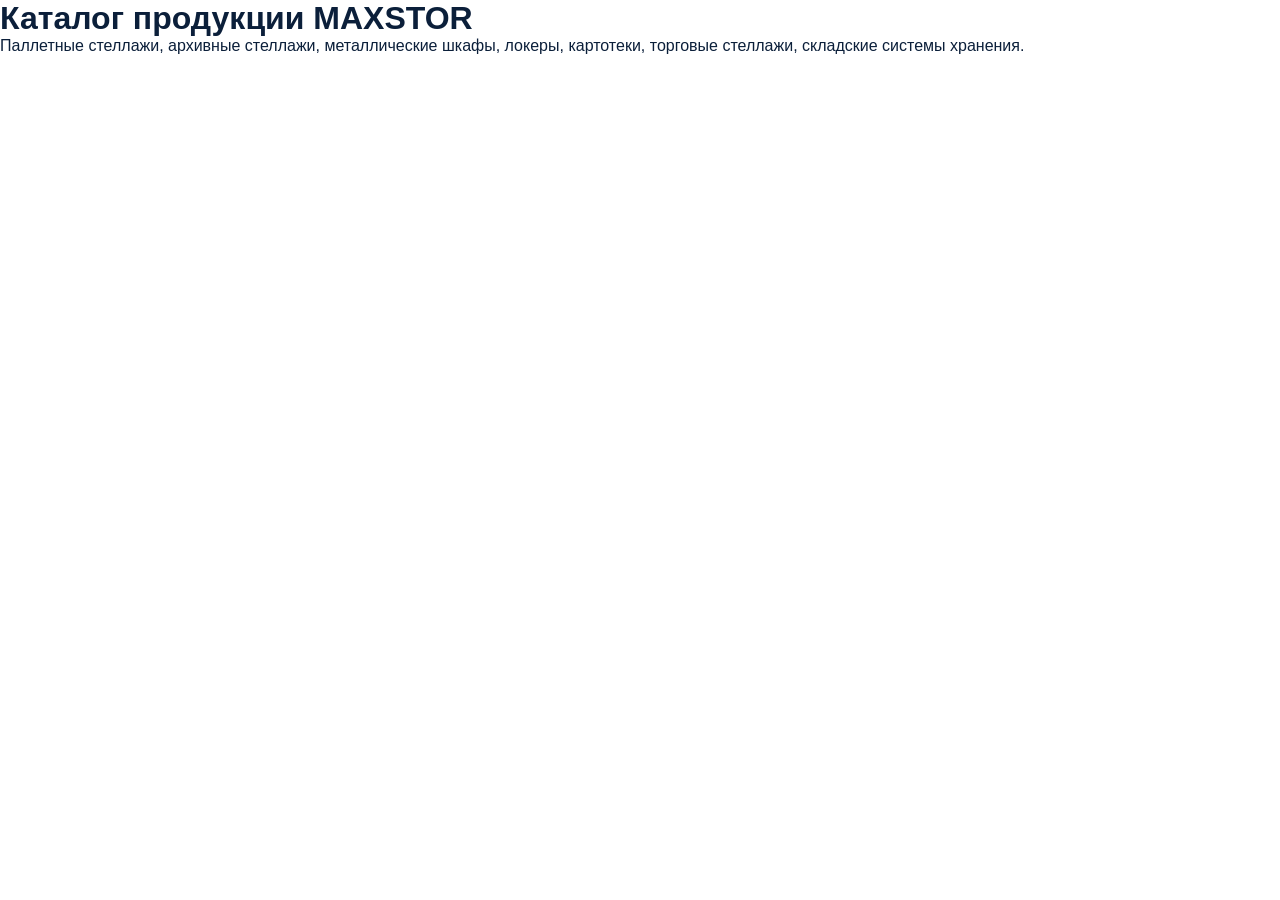
==== catalog/index.html @ 71ce89e1 "Create index.html" ====
<!DOCTYPE html>
<html lang="ru">
<head>

<meta charset="UTF-8">
<meta name="viewport" content="width=device-width, initial-scale=1.0">

<title>Каталог стеллажей и металлических шкафов | MAXSTOR</title>

<meta name="description" content="Каталог продукции MAXSTOR. Паллетные, архивные, торговые стеллажи, металлические шкафы, локеры, картотеки, системы хранения.">

<link rel="icon" href="../favicon.ico">
<link rel="stylesheet" href="../assets/css/style.css">

</head>

<body>

<header>
<h1>Каталог продукции MAXSTOR</h1>

<p>
Паллетные стеллажи, архивные стеллажи,
металлические шкафы,
локеры,
картотеки,
торговые стеллажи,
складские системы хранения.
</p>

</header>

</body>
</html>
---- assets/css/style.css ----
:root {
    --blue: #0D47A1;
    --orange: #FF6A00;
    --white: #FFFFFF;
    --dark: #0B1F3A;
    --gray: #F2F4F7;
    --light: #F8FAFC;
    --max-width: 1400px;
    --transition: .3s ease;
}

* {
    margin: 0;
    padding: 0;
    box-sizing: border-box;
}

html {
    scroll-behavior: smooth;
}

body {
    font-family: Arial, Helvetica, sans-serif;
    background: var(--white);
    color: var(--dark);
    overflow-x: hidden;
}

a {
    text-decoration: none;
    color: inherit;
    transition: var(--transition);
}

ul {
    list-style: none;
}

.container {
    width: 100%;
    max-width: var(--max-width);
    margin: auto;
    padding: 0 20px;
}

.top-header {
    background: var(--blue);
    color: var(--white);
    font-size: 14px;
}

.top-header__inner {
    display: flex;
    justify-content: space-between;
    align-items: center;
    min-height: 42px;
}

.top-header__contacts {
    display: flex;
    gap: 24px;
}

.top-header__contacts a:hover {
    color: var(--orange);
}

.top-header__lang {
    display: flex;
    gap: 12px;
    font-weight: 700;
}

.main-nav {
    background: var(--white);
    border-bottom: 1px solid #e5e7eb;
    position: sticky;
    top: 0;
    z-index: 100;
}

.main-nav__inner {
    min-height: 82px;
    display: flex;
    align-items: center;
    justify-content: space-between;
}

.logo {
    font-size: 34px;
    font-weight: 900;
    letter-spacing: 1px;
}

.logo__max {
    color: var(--blue);
}

.logo__stor {
    color: var(--orange);
}

.menu {
    display: flex;
    gap: 28px;
    font-weight: 700;
    font-size: 15px;
}

.menu a:hover {
    color: var(--orange);
}

.nav-button,
.btn {
    display: inline-flex;
    align-items: center;
    justify-content: center;
    padding: 14px 22px;
    border-radius: 8px;
    font-weight: 800;
    text-transform: uppercase;
    font-size: 14px;
}

.nav-button,
.btn-orange {
    background: var(--orange);
    color: var(--white);
}

.btn-blue {
    background: var(--blue);
    color: var(--white);
}

.nav-button:hover,
.btn:hover {
    transform: translateY(-2px);
    box-shadow: 0 10px 25px rgba(13, 71, 161, .2);
}

.hero {
    min-height: 680px;
    background:
        linear-gradient(90deg, rgba(13, 71, 161, .95), rgba(13, 71, 161, .72)),
        url("../img/hero-warehouse.jpg");
    background-size: cover;
    background-position: center;
    color: var(--white);
    display: flex;
    align-items: center;
}

.hero__inner {
    display: grid;
    grid-template-columns: 1.2fr .8fr;
    gap: 50px;
    align-items: center;
}

.hero__label {
    color: var(--orange);
    font-weight: 900;
    text-transform: uppercase;
    letter-spacing: 2px;
    margin-bottom: 18px;
}

.hero h1 {
    font-size: 58px;
    line-height: 1.05;
    max-width: 850px;
    margin-bottom: 24px;
}

.hero__text {
    font-size: 20px;
    line-height: 1.6;
    max-width: 720px;
    margin-bottom: 34px;
}

.hero__buttons {
    display: flex;
    gap: 16px;
    flex-wrap: wrap;
}

.hero__card {
    background: rgba(255, 255, 255, .12);
    border: 1px solid rgba(255, 255, 255, .25);
    backdrop-filter: blur(14px);
    padding: 42px;
    border-radius: 24px;
    box-shadow: 0 25px 70px rgba(0, 0, 0, .25);
}

.hero__card h3 {
    font-size: 46px;
    color: var(--orange);
    margin-bottom: 16px;
}

.hero__card p {
    font-size: 22px;
    line-height: 1.5;
}

.solutions,
.catalog-preview {
    padding: 90px 0;
}

.section-title {
    margin-bottom: 42px;
}

.section-title p {
    color: var(--orange);
    font-weight: 900;
    text-transform: uppercase;
    letter-spacing: 2px;
    margin-bottom: 10px;
}

.section-title h2 {
    font-size: 42px;
    line-height: 1.2;
}

.cards,
.catalog-grid {
    display: grid;
    grid-template-columns: repeat(3, 1fr);
    gap: 24px;
}

.card,
.catalog-item {
    min-height: 170px;
    background: var(--light);
    border: 1px solid #e5e7eb;
    border-radius: 18px;
    padding: 28px;
    font-size: 22px;
    font-weight: 900;
    display: flex;
    align-items: flex-end;
    transition: var(--transition);
}

.card:hover,
.catalog-item:hover {
    background: var(--blue);
    color: var(--white);
    transform: translateY(-6px);
    box-shadow: 0 20px 45px rgba(13, 71, 161, .18);
}

.catalog-preview {
    background: var(--gray);
}

.government {
    padding: 90px 0;
    background: var(--blue);
    color: var(--white);
}

.government__inner {
    display: grid;
    grid-template-columns: 1fr auto;
    gap: 40px;
    align-items: center;
}

.government h2 {
    font-size: 40px;
    margin-bottom: 20px;
    max-width: 900px;
}

.government p {
    font-size: 18px;
    line-height: 1.6;
    max-width: 950px;
}

.footer {
    background: #06142A;
    color: var(--white);
    padding: 42px 0;
}

.footer__inner {
    display: flex;
    justify-content: space-between;
    gap: 30px;
}

.footer strong {
    font-size: 28px;
    color: var(--orange);
}

.footer a {
    color: var(--orange);
}

@media (max-width: 900px) {
    .top-header__inner,
    .main-nav__inner,
    .footer__inner {
        flex-direction: column;
        gap: 16px;
        padding: 16px 20px;
        text-align: center;
    }

    .menu {
        flex-wrap: wrap;
        justify-content: center;
        gap: 14px;
    }

    .hero {
        min-height: auto;
        padding: 80px 0;
    }

    .hero__inner,
    .government__inner {
        grid-template-columns: 1fr;
    }

    .hero h1 {
        font-size: 38px;
    }

    .hero__text {
        font-size: 18px;
    }

    .cards,
    .catalog-grid {
        grid-template-columns: 1fr;
    }

    .section-title h2 {
        font-size: 32px;
    }
}
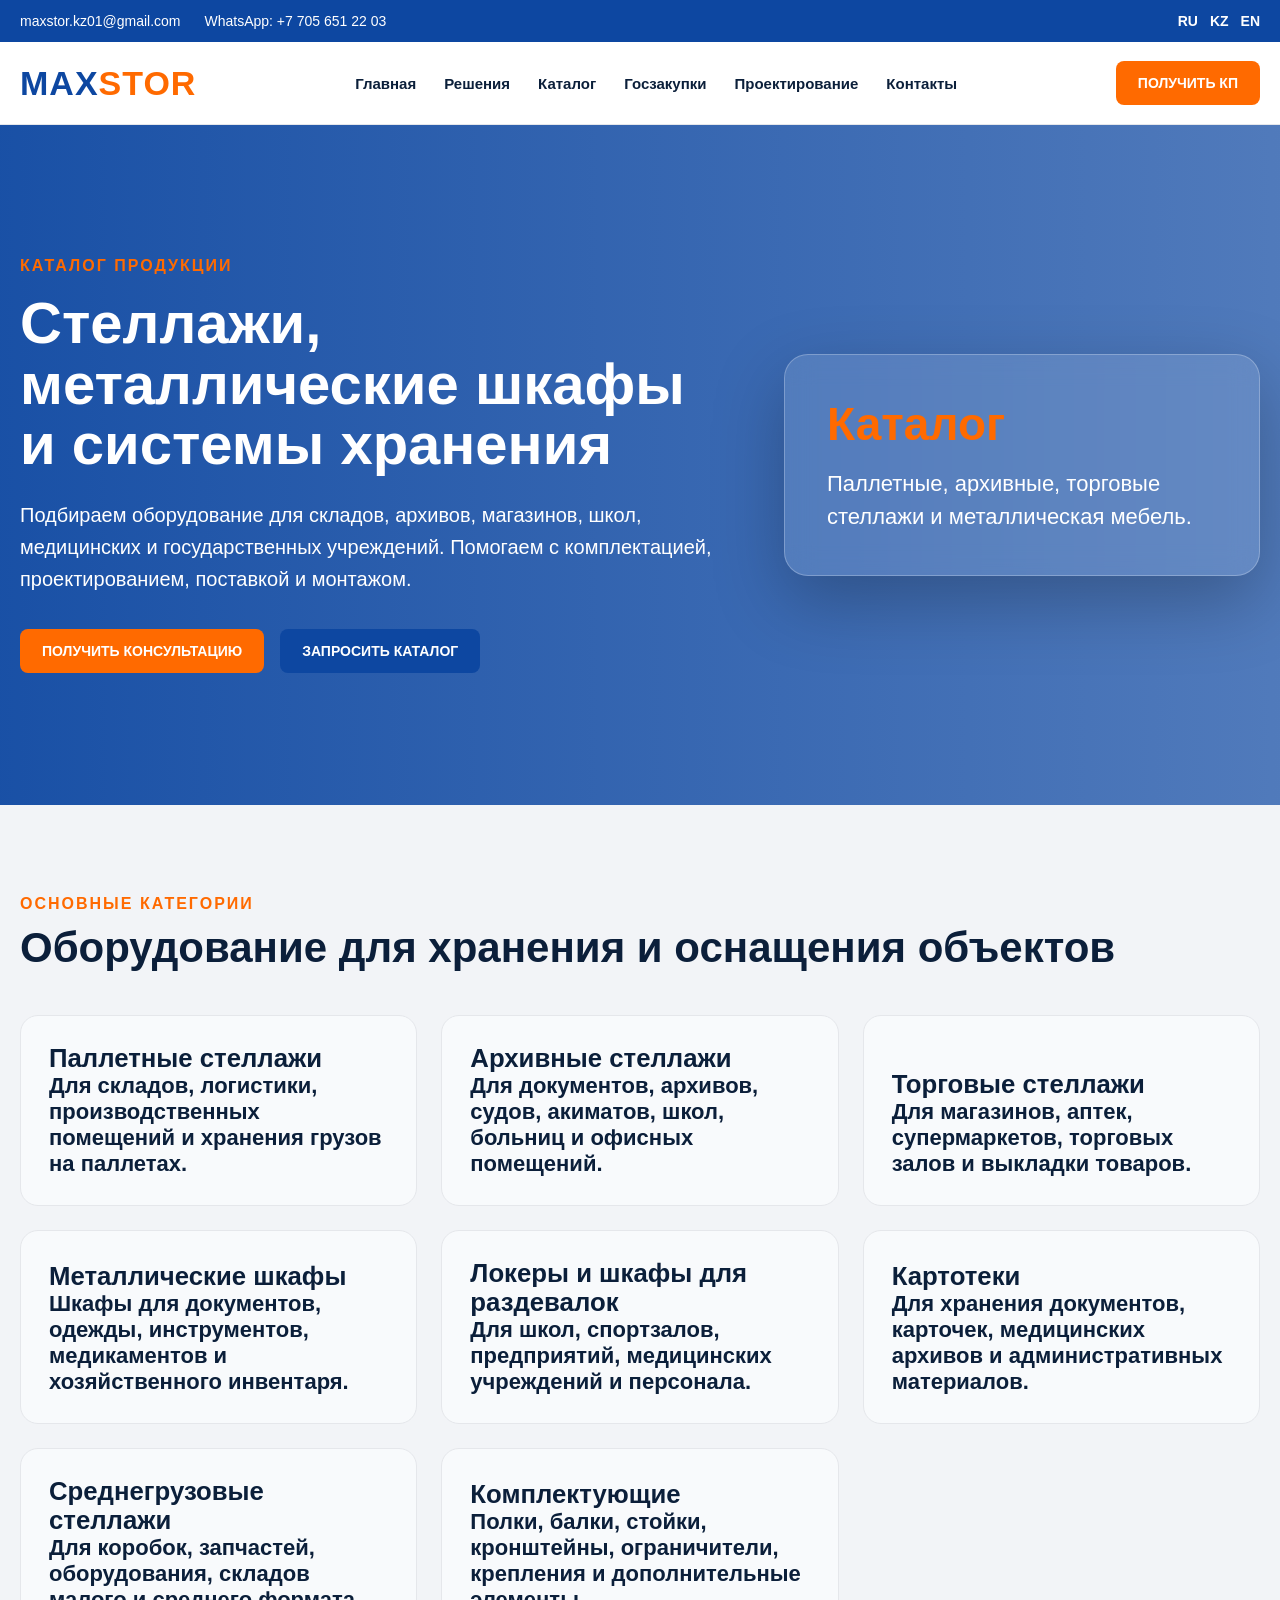
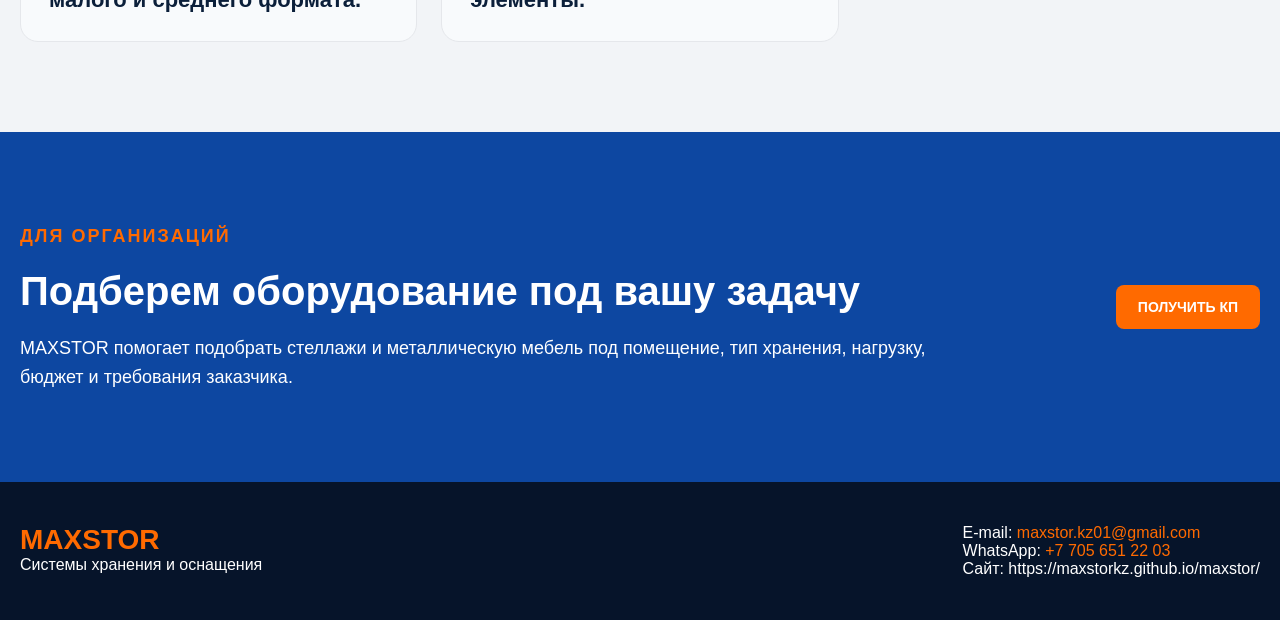
==== commit 9706837e: "Update index.html" ====
--- a/catalog/index.html
+++ b/catalog/index.html
@@ -1,34 +1,186 @@
 <!DOCTYPE html>
 <html lang="ru">
 <head>
+    <meta charset="UTF-8">
+    <link rel="icon" href="../favicon.ico" type="image/x-icon">
+    <link rel="apple-touch-icon" href="../favicon-180.png">
 
-<meta charset="UTF-8">
-<meta name="viewport" content="width=device-width, initial-scale=1.0">
+    <meta name="viewport" content="width=device-width, initial-scale=1.0">
 
-<title>Каталог стеллажей и металлических шкафов | MAXSTOR</title>
+    <title>Каталог стеллажей и металлических шкафов | MAXSTOR Казахстан</title>
 
-<meta name="description" content="Каталог продукции MAXSTOR. Паллетные, архивные, торговые стеллажи, металлические шкафы, локеры, картотеки, системы хранения.">
+    <meta name="description" content="Каталог MAXSTOR: паллетные, архивные, торговые и складские стеллажи, металлические шкафы, локеры, картотеки и системы хранения для бизнеса и госучреждений.">
 
-<link rel="icon" href="../favicon.ico">
-<link rel="stylesheet" href="../assets/css/style.css">
+    <meta name="robots" content="index, follow">
+    <meta name="theme-color" content="#0D47A1">
 
+    <link rel="stylesheet" href="../assets/css/style.css">
 </head>
 
 <body>
 
-<header>
-<h1>Каталог продукции MAXSTOR</h1>
+<header class="top-header">
+    <div class="container top-header__inner">
+        <div class="top-header__contacts">
+            <a href="mailto:maxstor.kz01@gmail.com">maxstor.kz01@gmail.com</a>
+            <a href="https://wa.me/77056512203">WhatsApp: +7 705 651 22 03</a>
+        </div>
 
-<p>
-Паллетные стеллажи, архивные стеллажи,
-металлические шкафы,
-локеры,
-картотеки,
-торговые стеллажи,
-складские системы хранения.
-</p>
+        <div class="top-header__lang">
+            <span>RU</span>
+            <span>KZ</span>
+            <span>EN</span>
+        </div>
+    </div>
+</header>
 
-</header>
+<nav class="main-nav">
+    <div class="container main-nav__inner">
+        <a class="logo" href="../">
+            <span class="logo__max">MAX</span><span class="logo__stor">STOR</span>
+        </a>
+
+        <ul class="menu">
+            <li><a href="../">Главная</a></li>
+            <li><a href="../solutions/">Решения</a></li>
+            <li><a href="./">Каталог</a></li>
+            <li><a href="../#government">Госзакупки</a></li>
+            <li><a href="../#projects">Проектирование</a></li>
+            <li><a href="#contacts">Контакты</a></li>
+        </ul>
+
+        <a class="nav-button" href="https://wa.me/77056512203">Получить КП</a>
+    </div>
+</nav>
+
+<main>
+
+<section class="hero">
+    <div class="container hero__inner">
+        <div class="hero__content">
+            <p class="hero__label">Каталог продукции</p>
+
+            <h1>Стеллажи, металлические шкафы и системы хранения</h1>
+
+            <p class="hero__text">
+                Подбираем оборудование для складов, архивов, магазинов, школ,
+                медицинских и государственных учреждений. Помогаем с комплектацией,
+                проектированием, поставкой и монтажом.
+            </p>
+
+            <div class="hero__buttons">
+                <a class="btn btn-orange" href="https://wa.me/77056512203">Получить консультацию</a>
+                <a class="btn btn-blue" href="mailto:maxstor.kz01@gmail.com">Запросить каталог</a>
+            </div>
+        </div>
+
+        <div class="hero__card">
+            <h3>Каталог</h3>
+            <p>Паллетные, архивные, торговые стеллажи и металлическая мебель.</p>
+        </div>
+    </div>
+</section>
+
+<section class="catalog-preview">
+    <div class="container">
+        <div class="section-title">
+            <p>Основные категории</p>
+            <h2>Оборудование для хранения и оснащения объектов</h2>
+        </div>
+
+        <div class="catalog-grid">
+            <div class="catalog-item">
+                <div>
+                    <h3>Паллетные стеллажи</h3>
+                    <p>Для складов, логистики, производственных помещений и хранения грузов на паллетах.</p>
+                </div>
+            </div>
+
+            <div class="catalog-item">
+                <div>
+                    <h3>Архивные стеллажи</h3>
+                    <p>Для документов, архивов, судов, акиматов, школ, больниц и офисных помещений.</p>
+                </div>
+            </div>
+
+            <div class="catalog-item">
+                <div>
+                    <h3>Торговые стеллажи</h3>
+                    <p>Для магазинов, аптек, супермаркетов, торговых залов и выкладки товаров.</p>
+                </div>
+            </div>
+
+            <div class="catalog-item">
+                <div>
+                    <h3>Металлические шкафы</h3>
+                    <p>Шкафы для документов, одежды, инструментов, медикаментов и хозяйственного инвентаря.</p>
+                </div>
+            </div>
+
+            <div class="catalog-item">
+                <div>
+                    <h3>Локеры и шкафы для раздевалок</h3>
+                    <p>Для школ, спортзалов, предприятий, медицинских учреждений и персонала.</p>
+                </div>
+            </div>
+
+            <div class="catalog-item">
+                <div>
+                    <h3>Картотеки</h3>
+                    <p>Для хранения документов, карточек, медицинских архивов и административных материалов.</p>
+                </div>
+            </div>
+
+            <div class="catalog-item">
+                <div>
+                    <h3>Среднегрузовые стеллажи</h3>
+                    <p>Для коробок, запчастей, оборудования, складов малого и среднего формата.</p>
+                </div>
+            </div>
+
+            <div class="catalog-item">
+                <div>
+                    <h3>Комплектующие</h3>
+                    <p>Полки, балки, стойки, кронштейны, ограничители, крепления и дополнительные элементы.</p>
+                </div>
+            </div>
+        </div>
+    </div>
+</section>
+
+<section class="government" id="government">
+    <div class="container government__inner">
+        <div>
+            <p class="hero__label">Для организаций</p>
+            <h2>Подберем оборудование под вашу задачу</h2>
+            <p>
+                MAXSTOR помогает подобрать стеллажи и металлическую мебель под помещение,
+                тип хранения, нагрузку, бюджет и требования заказчика.
+            </p>
+        </div>
+
+        <a class="btn btn-orange" href="https://wa.me/77056512203">Получить КП</a>
+    </div>
+</section>
+
+</main>
+
+<footer class="footer" id="contacts">
+    <div class="container footer__inner">
+        <div>
+            <strong>MAXSTOR</strong>
+            <p>Системы хранения и оснащения</p>
+        </div>
+
+        <div>
+            <p>E-mail: <a href="mailto:maxstor.kz01@gmail.com">maxstor.kz01@gmail.com</a></p>
+            <p>WhatsApp: <a href="https://wa.me/77056512203">+7 705 651 22 03</a></p>
+            <p>Сайт: https://maxstorkz.github.io/maxstor/</p>
+        </div>
+    </div>
+</footer>
+
+<script src="../assets/js/main.js"></script>
 
 </body>
 </html>
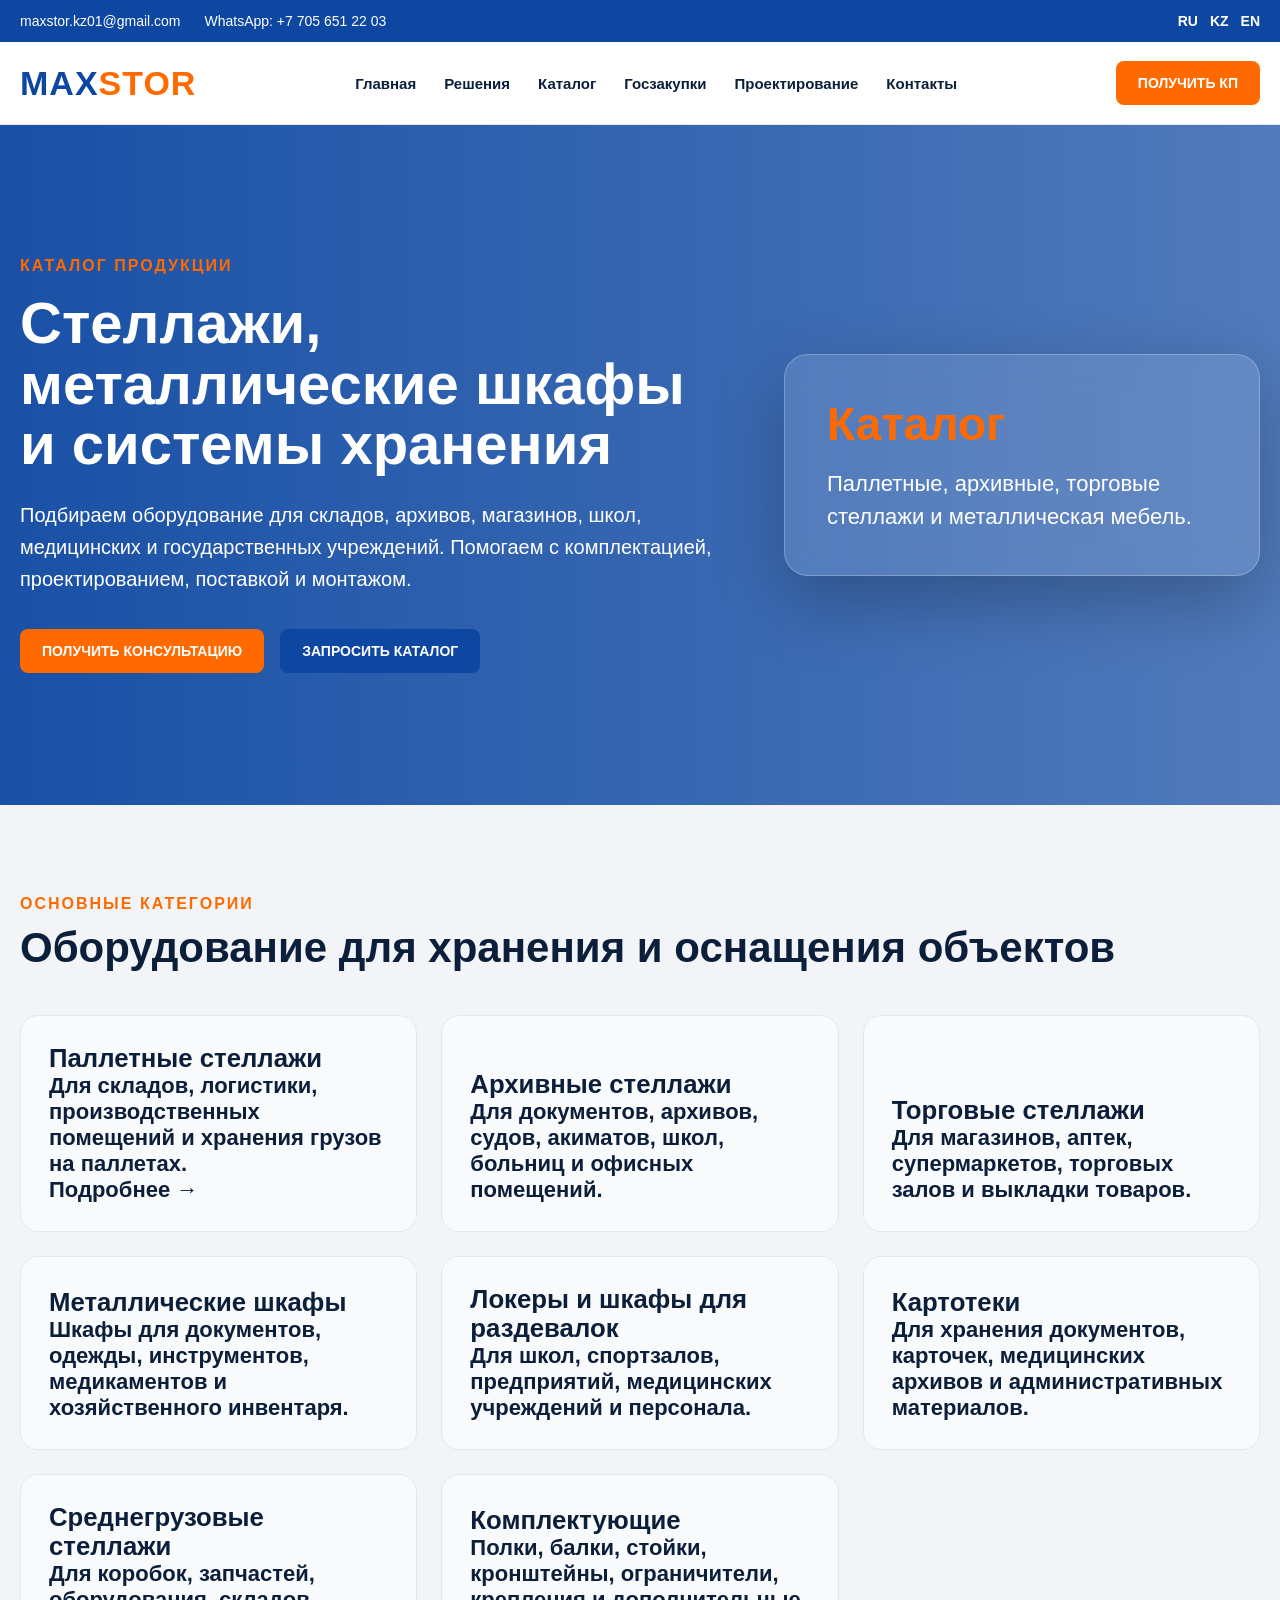
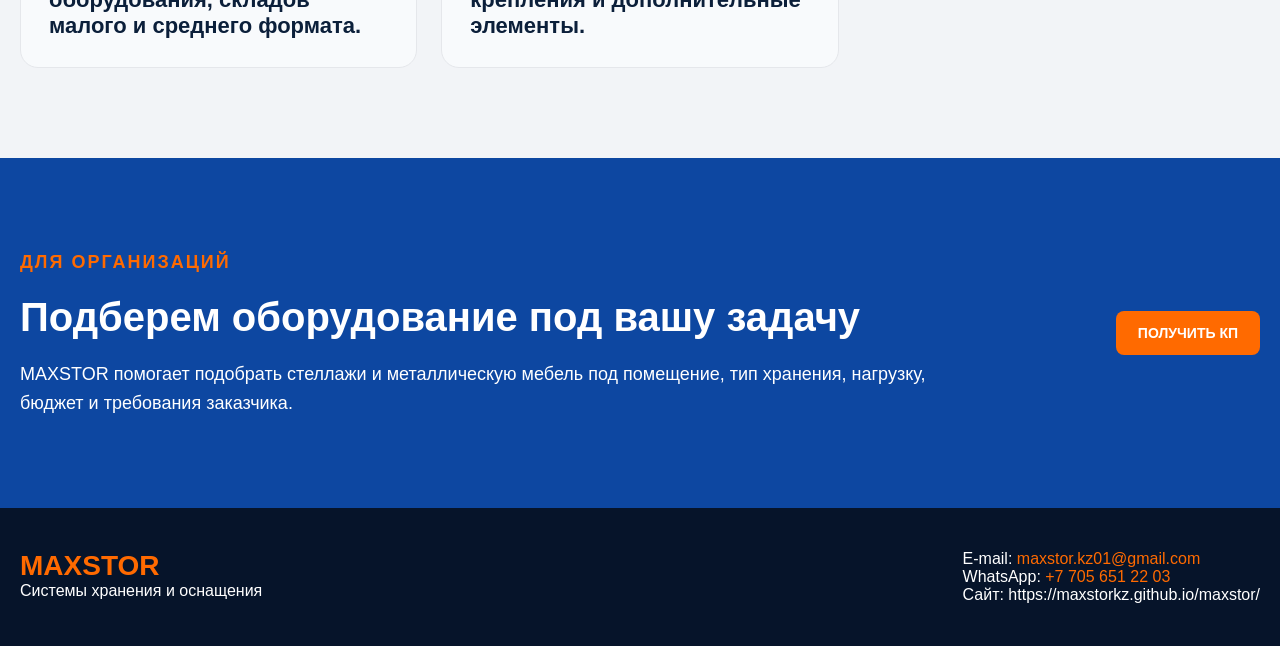
==== commit 27e47dd6: "Update index.html" ====
--- a/catalog/index.html
+++ b/catalog/index.html
@@ -89,12 +89,13 @@
         </div>
 
         <div class="catalog-grid">
-            <div class="catalog-item">
-                <div>
-                    <h3>Паллетные стеллажи</h3>
-                    <p>Для складов, логистики, производственных помещений и хранения грузов на паллетах.</p>
-                </div>
-            </div>
+<a class="catalog-item" href="./palletnye-stellazhi/">
+    <div>
+        <h3>Паллетные стеллажи</h3>
+        <p>Для складов, логистики, производственных помещений и хранения грузов на паллетах.</p>
+        <span>Подробнее →</span>
+    </div>
+</a>
 
             <div class="catalog-item">
                 <div>
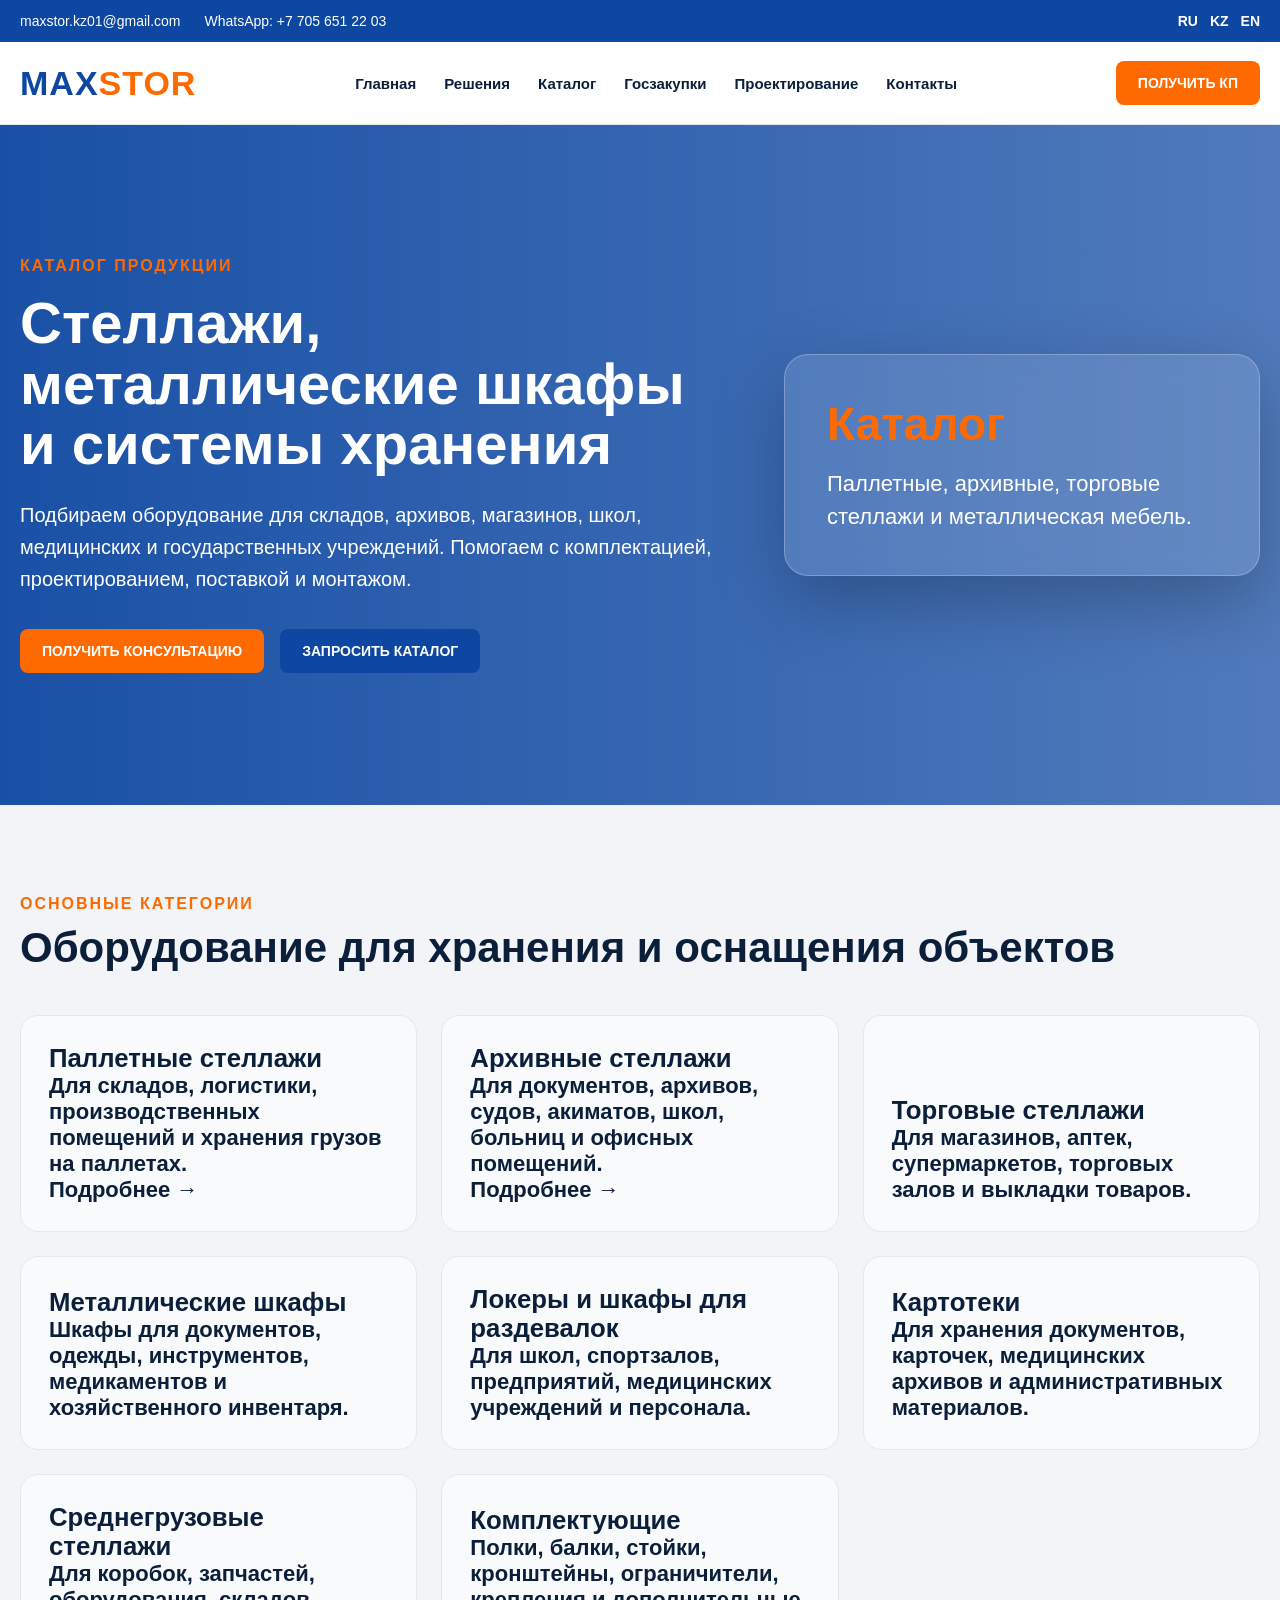
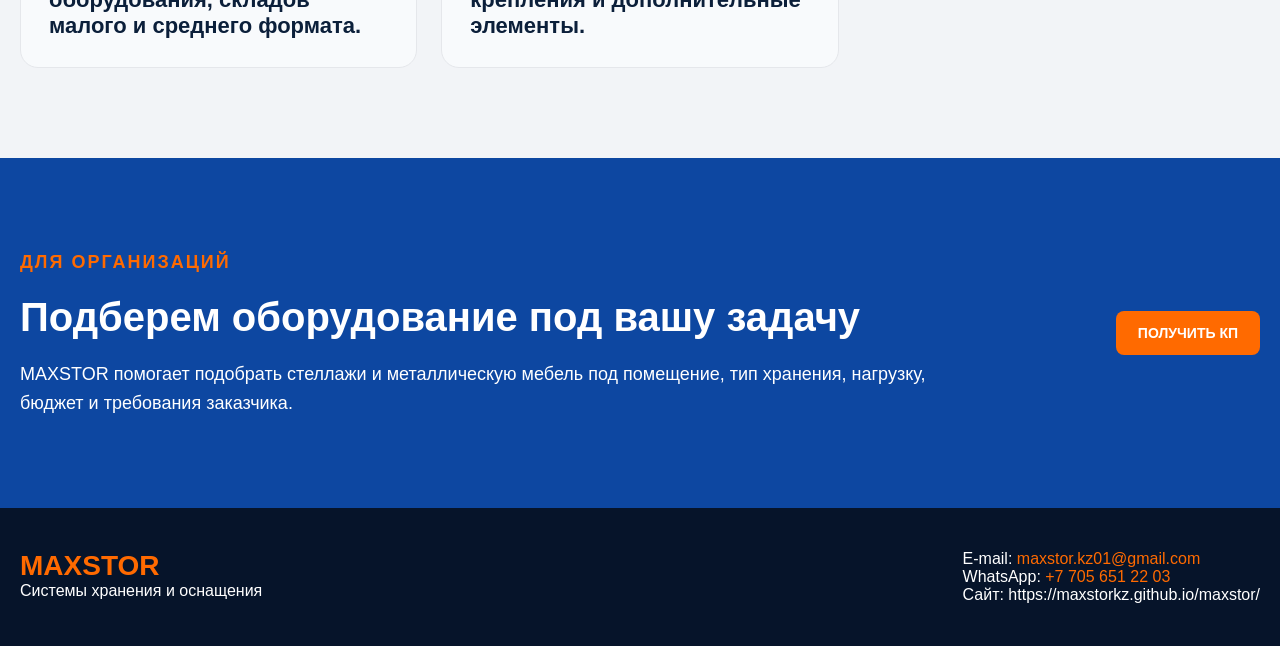
==== commit 4d0bddcc: "Update index.html" ====
--- a/catalog/index.html
+++ b/catalog/index.html
@@ -97,12 +97,13 @@
     </div>
 </a>
 
-            <div class="catalog-item">
-                <div>
-                    <h3>Архивные стеллажи</h3>
-                    <p>Для документов, архивов, судов, акиматов, школ, больниц и офисных помещений.</p>
-                </div>
-            </div>
+<a class="catalog-item" href="./arhivnye-stellazhi/">
+    <div>
+        <h3>Архивные стеллажи</h3>
+        <p>Для документов, архивов, судов, акиматов, школ, больниц и офисных помещений.</p>
+        <span>Подробнее →</span>
+    </div>
+</a>
 
             <div class="catalog-item">
                 <div>
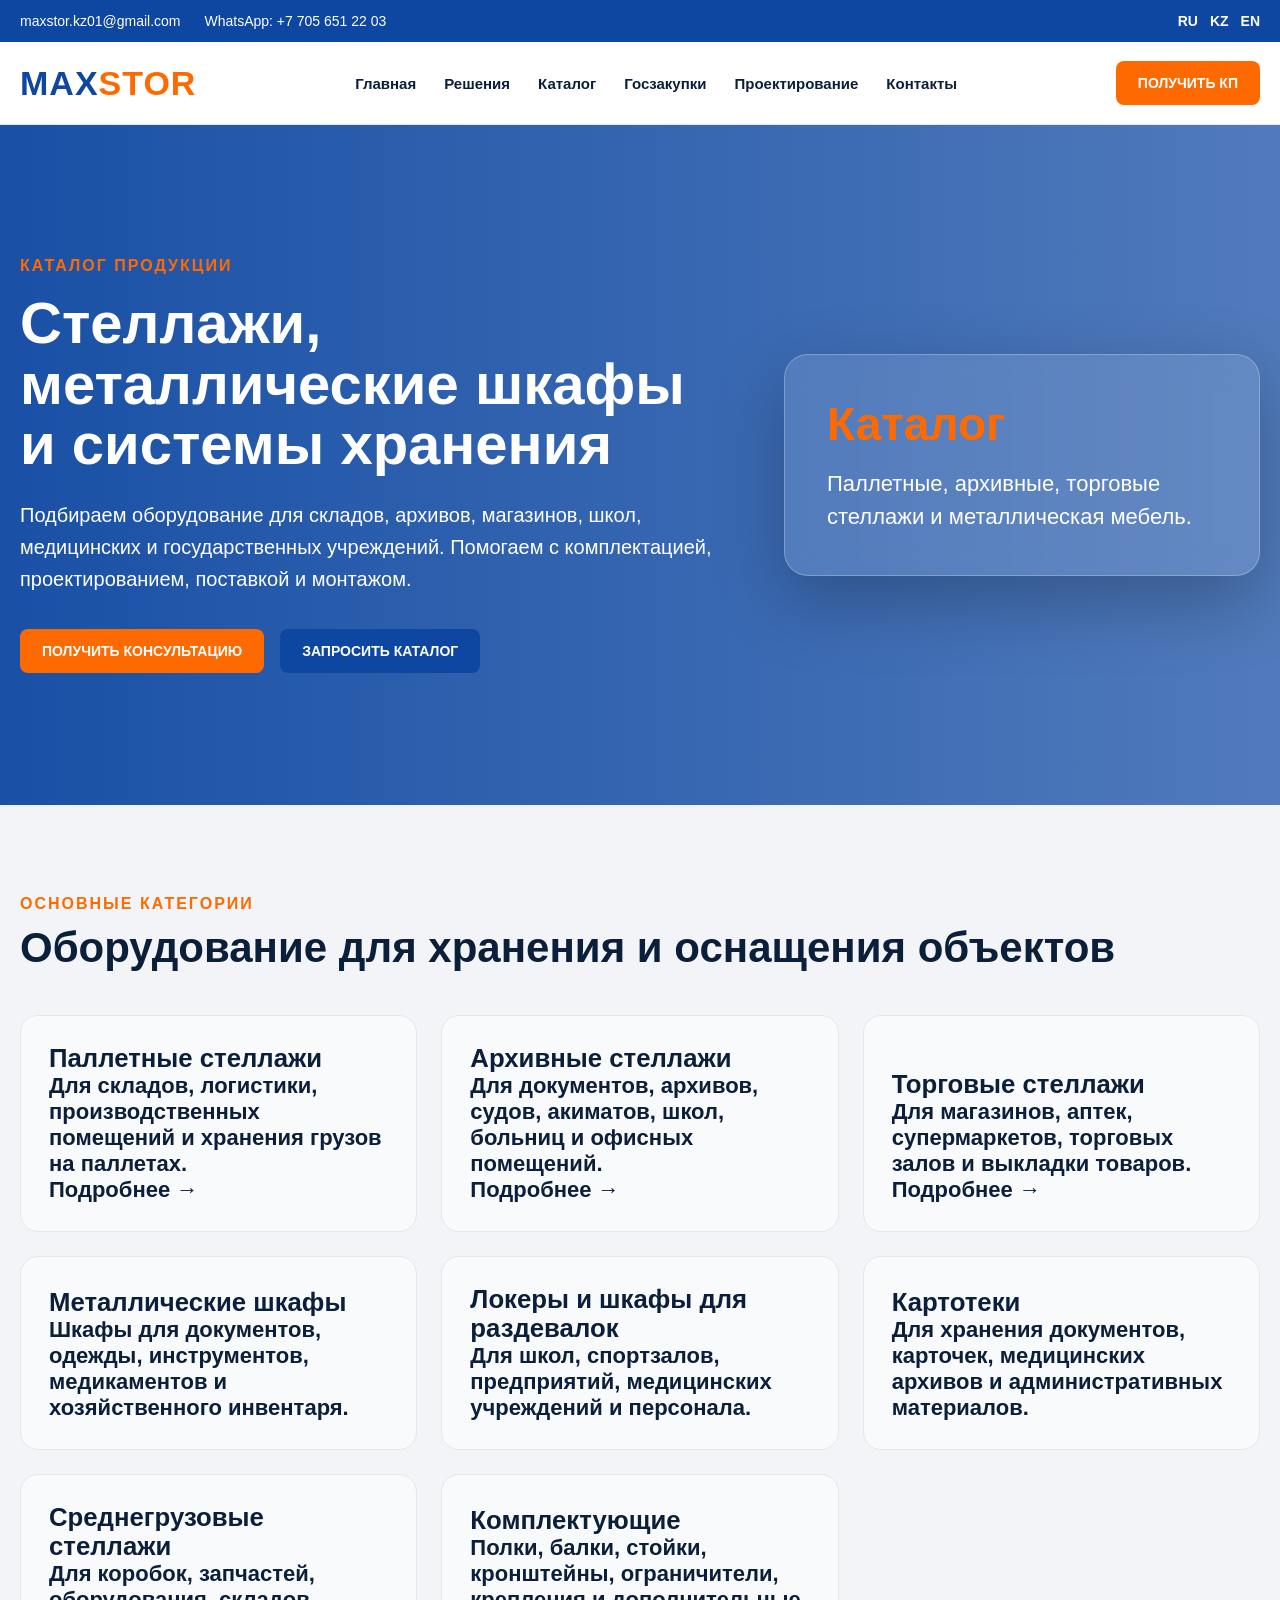
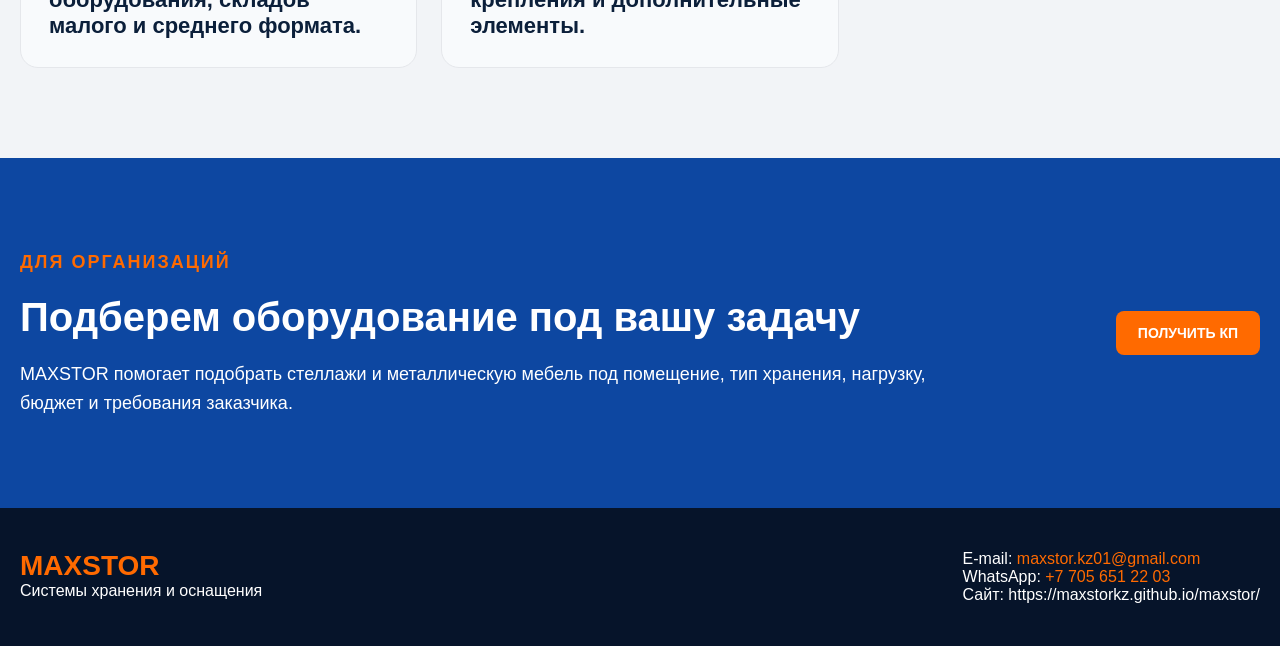
==== commit dc1e6c8f: "Update index.html" ====
--- a/catalog/index.html
+++ b/catalog/index.html
@@ -104,13 +104,13 @@
         <span>Подробнее →</span>
     </div>
 </a>
-
-            <div class="catalog-item">
-                <div>
-                    <h3>Торговые стеллажи</h3>
-                    <p>Для магазинов, аптек, супермаркетов, торговых залов и выкладки товаров.</p>
-                </div>
-            </div>
+<a class="catalog-item" href="./torgovye-stellazhi/">
+   <div>
+       <h3>Торговые стеллажи</h3>
+       <p>Для магазинов, аптек, супермаркетов, торговых залов и выкладки товаров.</p>
+       <span>Подробнее →</span>
+  </div>
+ </a>
 
             <div class="catalog-item">
                 <div>
